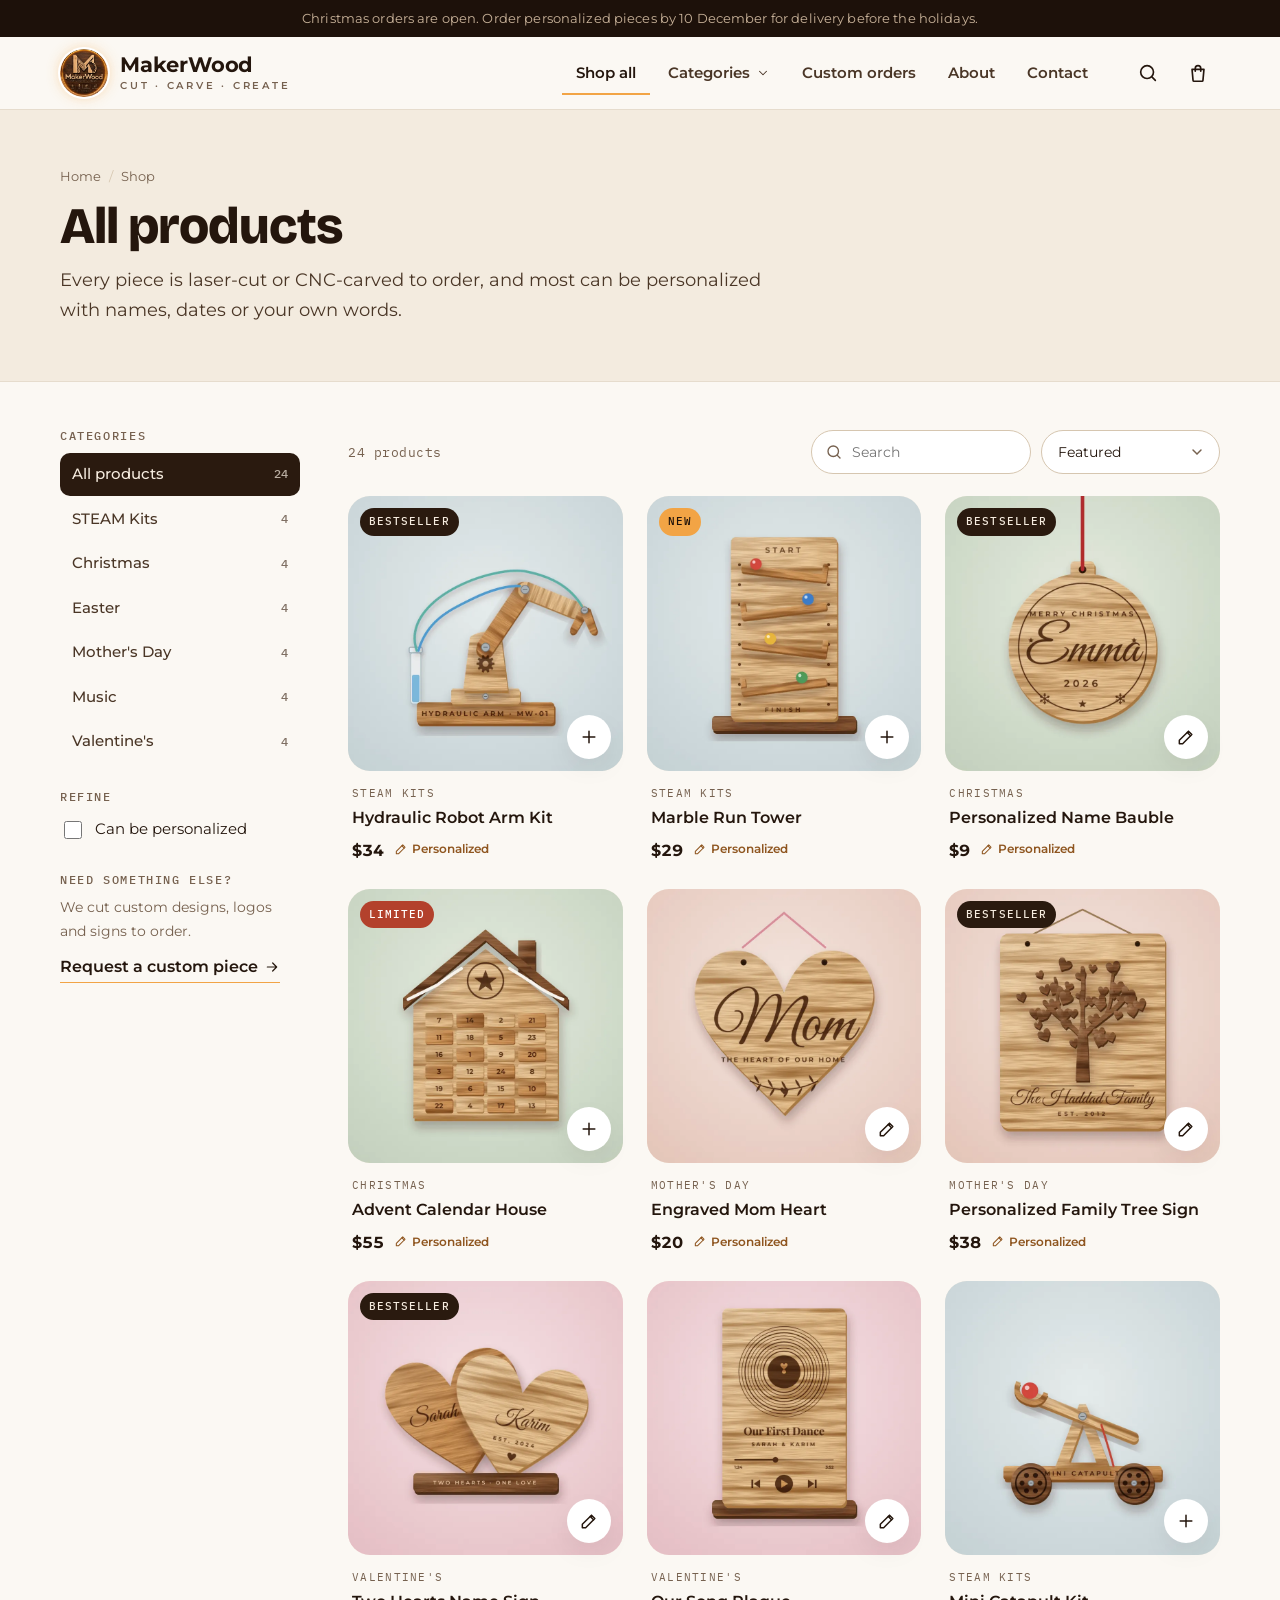
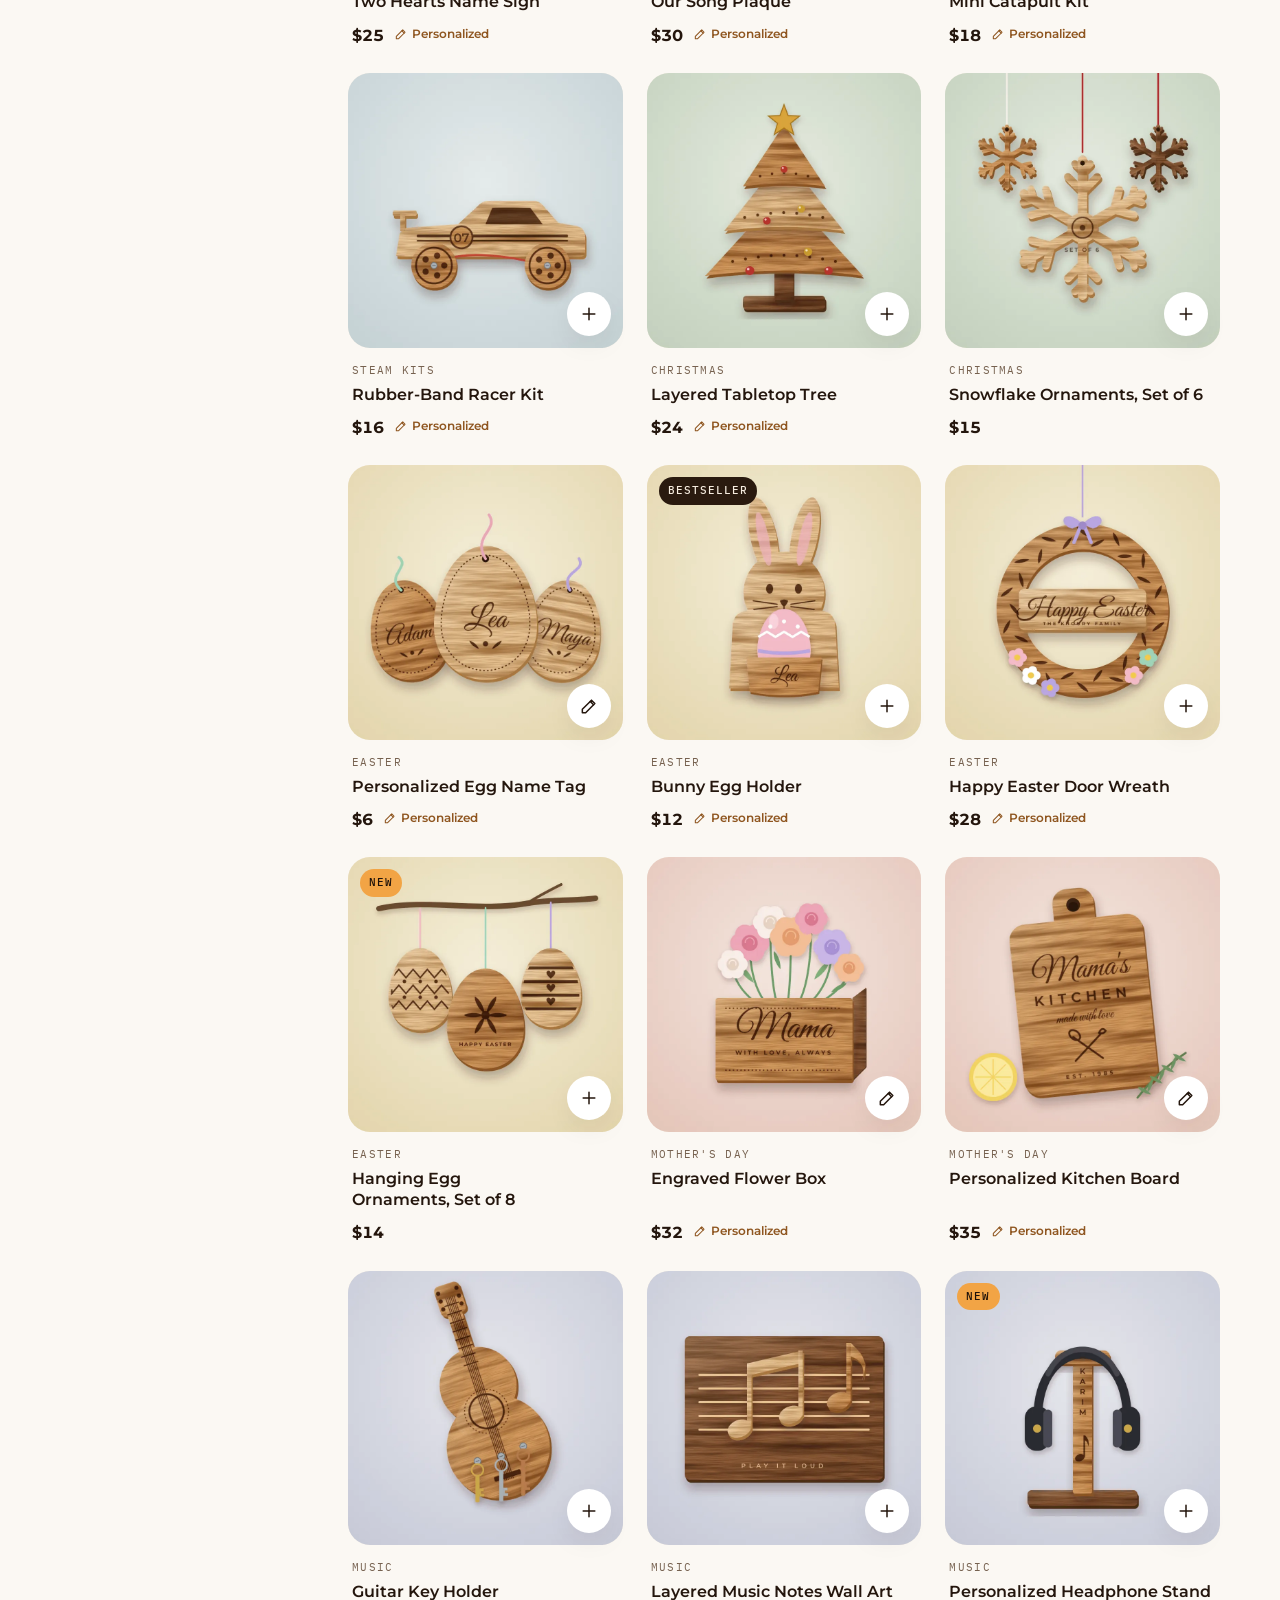
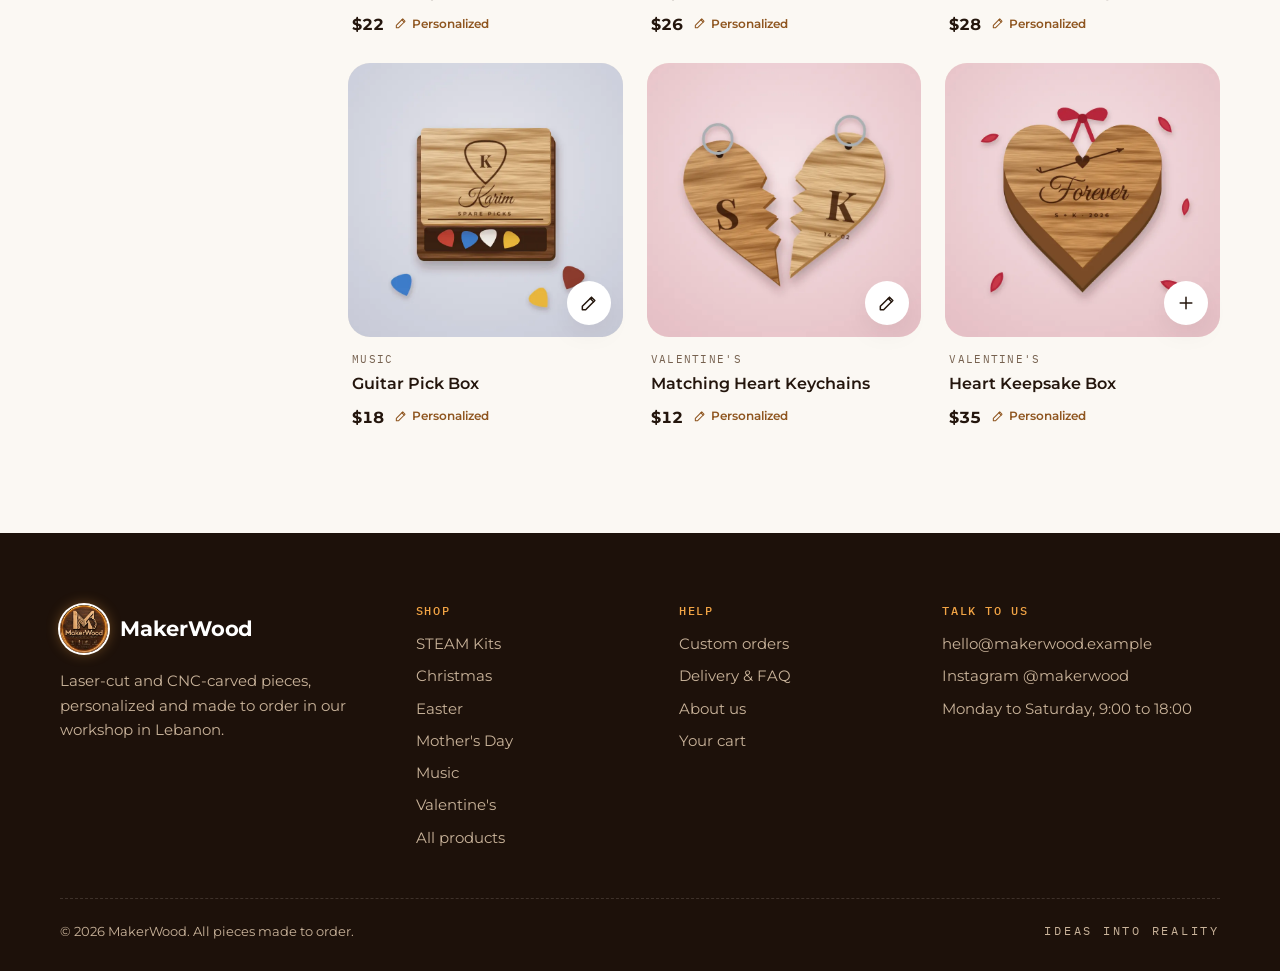
==== shop.html @ 0b6eecc4 "Add MakerWood storefront website Static shop for the MakerWood laser and CNC workshop: - Home page w" ====
<!doctype html>
<html lang="en">
<head>
  <meta charset="utf-8">
  <meta name="viewport" content="width=device-width, initial-scale=1, viewport-fit=cover">
  <title>Shop all products · MakerWood</title>
  <meta name="description" content="Browse laser-cut and CNC-carved pieces by category: STEAM kits, Christmas, Easter, Mother&#39;s Day, Music and Valentine&#39;s.">
  <meta name="theme-color" content="#2a1a0f">
  <link rel="icon" type="image/png" href="assets/img/favicon.png">
  <link rel="apple-touch-icon" href="assets/img/apple-touch-icon.png">
  <meta property="og:type" content="website">
  <meta property="og:title" content="Shop all products · MakerWood">
  <meta property="og:description" content="Browse laser-cut and CNC-carved pieces by category: STEAM kits, Christmas, Easter, Mother&#39;s Day, Music and Valentine&#39;s.">
  <meta property="og:image" content="assets/img/og-image.jpg">
  <link rel="preconnect" href="https://fonts.googleapis.com">
  <link rel="preconnect" href="https://fonts.gstatic.com" crossorigin>
  <link rel="stylesheet" href="https://fonts.googleapis.com/css2?family=Bricolage+Grotesque:opsz,wght@12..96,600..800&family=IBM+Plex+Mono:wght@500&family=Montserrat:wght@400;500;600;700&display=swap">
  <link rel="stylesheet" href="assets/css/styles.css">
</head>
<body>
  <a class="skip-link" href="#main">Skip to content</a>
  <div id="announce"></div>
  <header class="site-header" id="site-header"></header>

  <main id="main" data-page="shop">
    <section class="page-head">
      <div class="wrap">
        <ol class="crumbs" id="shop-crumb"><li><a href="index.html">Home</a></li><li aria-current="page">Shop</li></ol>
        <h1 id="shop-title">All products</h1>
        <p class="lead" id="shop-lead">Every piece is laser-cut or CNC-carved to order, and most can be personalized.</p>
      </div>
    </section>
    <section class="section" style="padding-top:clamp(28px,4vw,48px)">
      <div class="wrap" id="shop"></div>
    </section>
  </main>

  <footer class="site-footer" id="site-footer"></footer>

  <script src="assets/js/config.js"></script>
  <script src="assets/js/products.js"></script>
  <script src="assets/js/app.js"></script>
</body>
</html>
---- assets/css/styles.css ----
/* ==========================================================================
   MakerWood storefront
   Palette taken from the logo: walnut, oak, birch and the amber LED glow.
   ========================================================================== */

:root {
  --walnut-900: #1d110a;
  --walnut-800: #2a1a0f;
  --walnut-700: #3b2618;
  --walnut-600: #5a3a22;
  --oak: #b8773a;
  --oak-deep: #8f5620;
  --birch: #e9d3b0;
  --glow: #f2a445;
  --glow-soft: rgba(242, 164, 69, 0.18);

  --paper: #fbf8f3;
  --surface: #ffffff;
  --sand: #f3ebdf;
  --line: #e6dccd;
  --line-strong: #d6c6b0;
  --ink: #24160d;
  --ink-2: #4a3626;
  --muted: #76614f;
  --on-dark: #f6ecdf;
  --on-dark-muted: #c9b39a;

  --success: #2f7a4b;
  --danger: #b3412c;

  --font-display: 'Bricolage Grotesque', 'Montserrat', 'Segoe UI', system-ui, sans-serif;
  --font-body: 'Montserrat', 'Segoe UI', system-ui, -apple-system, sans-serif;
  --font-mono: 'IBM Plex Mono', ui-monospace, 'SFMono-Regular', Menlo, Consolas, monospace;

  --radius-sm: 8px;
  --radius: 14px;
  --radius-lg: 22px;
  --shadow-sm: 0 1px 2px rgba(42, 26, 15, 0.06), 0 2px 8px rgba(42, 26, 15, 0.05);
  --shadow: 0 10px 30px -12px rgba(42, 26, 15, 0.25);
  --shadow-lg: 0 30px 60px -20px rgba(29, 17, 10, 0.45);

  --wrap: 1240px;
  --gutter: clamp(16px, 4vw, 40px);
  --header-h: 72px;

  color-scheme: light;
}

*,
*::before,
*::after { box-sizing: border-box; }

html { -webkit-text-size-adjust: 100%; scroll-behavior: smooth; }
@media (prefers-reduced-motion: reduce) { html { scroll-behavior: auto; } }

body {
  margin: 0;
  background: var(--paper);
  color: var(--ink);
  font-family: var(--font-body);
  font-size: 16px;
  line-height: 1.65;
  -webkit-font-smoothing: antialiased;
  text-rendering: optimizeLegibility;
}

img { max-width: 100%; display: block; height: auto; }
a { color: inherit; text-decoration-thickness: 1px; text-underline-offset: 3px; }
button, input, select, textarea { font: inherit; color: inherit; }
button { cursor: pointer; }
[hidden] { display: none !important; }

h1, h2, h3, h4 {
  font-family: var(--font-display);
  font-weight: 700;
  line-height: 1.1;
  letter-spacing: -0.02em;
  margin: 0;
  text-wrap: balance;
}
h1 { font-size: clamp(2.2rem, 1.5rem + 3vw, 4rem); font-weight: 800; }
h2 { font-size: clamp(1.75rem, 1.3rem + 1.8vw, 2.75rem); }
h3 { font-size: 1.25rem; letter-spacing: -0.01em; }
p { margin: 0; }

:focus-visible { outline: 3px solid var(--glow); outline-offset: 3px; border-radius: 4px; }

.wrap { width: 100%; max-width: var(--wrap); margin-inline: auto; padding-inline: var(--gutter); }

.skip-link {
  position: absolute; left: 12px; top: -60px; z-index: 100;
  background: var(--walnut-800); color: var(--on-dark); padding: 10px 16px; border-radius: var(--radius-sm);
}
.skip-link:focus { top: 12px; }

.visually-hidden {
  position: absolute !important; width: 1px; height: 1px; padding: 0; margin: -1px;
  overflow: hidden; clip: rect(0, 0, 0, 0); white-space: nowrap; border: 0;
}

/* Labels in the language of the workshop: mono, uppercase, measured */
.eyebrow {
  font-family: var(--font-mono);
  font-size: 0.75rem;
  font-weight: 500;
  text-transform: uppercase;
  letter-spacing: 0.14em;
  color: var(--oak-deep);
  display: inline-flex; align-items: center; gap: 10px;
}
.eyebrow::before {
  content: ""; width: 22px; height: 0; border-top: 2px dashed currentColor; opacity: 0.8;
}
.on-dark .eyebrow, .eyebrow.on-dark { color: var(--glow); }

.lead { font-size: 1.125rem; color: var(--ink-2); max-width: 60ch; }
.muted { color: var(--muted); }

/* ---------- Buttons ---------- */
.btn {
  --btn-bg: var(--walnut-800);
  --btn-fg: var(--on-dark);
  display: inline-flex; align-items: center; justify-content: center; gap: 10px;
  min-height: 48px; padding: 12px 22px;
  border-radius: 999px; border: 1.5px solid transparent;
  background: var(--btn-bg); color: var(--btn-fg);
  font-weight: 600; font-size: 0.95rem; letter-spacing: 0.01em; text-decoration: none;
  transition: transform 0.15s ease, box-shadow 0.2s ease, background-color 0.2s ease, color 0.2s ease;
  white-space: nowrap;
}
.btn:hover { box-shadow: 0 0 0 4px var(--glow-soft), 0 8px 20px -8px rgba(42, 26, 15, 0.5); }
.btn:active { transform: translateY(1px); }
.btn svg { width: 20px; height: 20px; flex: none; }
.btn-glow { --btn-bg: var(--glow); --btn-fg: var(--walnut-900); }
.btn-glow:hover { box-shadow: 0 0 0 5px rgba(242, 164, 69, 0.28), 0 10px 30px -6px rgba(242, 164, 69, 0.6); }
.btn-ghost { --btn-bg: transparent; --btn-fg: var(--ink); border-color: var(--line-strong); }
.btn-ghost:hover { border-color: var(--ink); }
.on-dark .btn-ghost { --btn-fg: var(--on-dark); border-color: rgba(246, 236, 223, 0.35); }
.on-dark .btn-ghost:hover { border-color: var(--on-dark); }
.btn-whatsapp { --btn-bg: #1f7a4d; --btn-fg: #fff; }
.btn-block { width: 100%; }
.btn[disabled] { opacity: 0.5; pointer-events: none; }

.text-link {
  display: inline-flex; align-items: center; gap: 6px;
  font-weight: 600; text-decoration: none; color: var(--ink);
  border-bottom: 1.5px solid var(--glow); padding-bottom: 2px;
}
.text-link:hover { color: var(--oak-deep); }
.text-link svg { width: 16px; height: 16px; transition: transform 0.2s; }
.text-link:hover svg { transform: translateX(3px); }

/* ---------- Announcement + header ---------- */
.announce {
  background: var(--walnut-900); color: var(--on-dark-muted);
  font-size: 0.8rem; text-align: center; padding: 8px var(--gutter); letter-spacing: 0.01em;
}
.announce strong { color: var(--glow); font-weight: 600; }

.site-header {
  position: sticky; top: env(safe-area-inset-top, 0px); z-index: 50;
  background: rgba(251, 248, 243, 0.92);
  backdrop-filter: saturate(1.4) blur(12px);
  -webkit-backdrop-filter: saturate(1.4) blur(12px);
  border-bottom: 1px solid var(--line);
}
.header-inner { display: flex; align-items: center; gap: 24px; min-height: var(--header-h); }

.brand { display: flex; align-items: center; gap: 12px; text-decoration: none; flex: none; }
.brand img { width: 48px; height: 48px; border-radius: 50%; box-shadow: 0 0 0 2px var(--surface), 0 0 14px rgba(242, 164, 69, 0.45); }
.brand-text { display: flex; flex-direction: column; line-height: 1; }
.brand-name { font-family: var(--font-body); font-weight: 700; font-size: 1.3rem; letter-spacing: -0.01em; }
.brand-tag { font-size: 0.62rem; font-weight: 600; letter-spacing: 0.28em; text-transform: uppercase; color: var(--muted); margin-top: 5px; }

.main-nav { display: flex; align-items: center; gap: 4px; margin-left: auto; }
.main-nav > a, .nav-drop > button {
  display: inline-flex; align-items: center; gap: 6px;
  padding: 10px 14px; border-radius: 999px; border: 0; background: none;
  font-size: 0.92rem; font-weight: 600; text-decoration: none; color: var(--ink-2);
}
.main-nav > a:hover, .nav-drop > button:hover, .nav-drop.open > button { background: var(--sand); color: var(--ink); }
.main-nav > a[aria-current="page"] { color: var(--ink); box-shadow: inset 0 -2px 0 var(--glow); border-radius: 0; }
.nav-drop { position: relative; }
.nav-drop > button svg { width: 14px; height: 14px; transition: transform 0.2s; }
.nav-drop.open > button svg { transform: rotate(180deg); }
.mega {
  position: absolute; top: calc(100% + 10px); left: 50%; transform: translateX(-50%);
  width: min(640px, 90vw); background: var(--surface); border: 1px solid var(--line);
  border-radius: var(--radius-lg); box-shadow: var(--shadow-lg); padding: 14px;
  display: grid; grid-template-columns: repeat(2, 1fr); gap: 4px;
}
.mega a { display: flex; gap: 14px; align-items: center; padding: 10px; border-radius: var(--radius); text-decoration: none; }
.mega a:hover { background: var(--sand); }
.mega img { width: 56px; height: 56px; border-radius: 10px; object-fit: cover; flex: none; }
.mega strong { display: block; font-size: 0.95rem; }
.mega span { display: block; font-size: 0.8rem; color: var(--muted); line-height: 1.35; }
.mega .mega-all { grid-column: 1 / -1; justify-content: center; font-weight: 600; font-size: 0.9rem; border-top: 1px dashed var(--line-strong); border-radius: 0 0 var(--radius) var(--radius); margin-top: 4px; }

.header-actions { display: flex; align-items: center; gap: 6px; }
.icon-btn {
  position: relative; width: 44px; height: 44px; display: inline-grid; place-items: center;
  border-radius: 50%; border: 0; background: none; color: var(--ink);
}
.icon-btn:hover { background: var(--sand); }
.icon-btn svg { width: 22px; height: 22px; }
.cart-count {
  position: absolute; top: 3px; right: 1px; min-width: 20px; height: 20px; padding: 0 5px;
  border-radius: 999px; background: var(--glow); color: var(--walnut-900);
  font-size: 0.7rem; font-weight: 700; display: grid; place-items: center;
  font-variant-numeric: tabular-nums; box-shadow: 0 0 0 2px var(--paper);
}
.cart-count.bump { animation: bump 0.4s ease; }
@keyframes bump { 40% { transform: scale(1.35); } }
.menu-btn { display: none; }

@media (max-width: 960px) {
  .main-nav { display: none; }
  .menu-btn { display: inline-grid; }
  .header-actions { margin-left: auto; }
  .brand-tag { display: none; }
}
@media (max-width: 420px) {
  .brand img { width: 40px; height: 40px; }
  .brand-name { font-size: 1.12rem; }
  .header-inner { gap: 10px; }
}

/* ---------- Drawers (mobile menu, cart) + overlay ---------- */
.overlay {
  position: fixed; inset: 0; z-index: 80; background: rgba(29, 17, 10, 0.5);
  opacity: 0; pointer-events: none; transition: opacity 0.25s;
}
.overlay.show { opacity: 1; pointer-events: auto; }
.drawer {
  position: fixed; top: 0; bottom: 0; z-index: 90; width: min(420px, 100%);
  background: var(--paper); display: flex; flex-direction: column;
  box-shadow: var(--shadow-lg); visibility: hidden;
  transition: transform 0.3s cubic-bezier(0.2, 0.8, 0.2, 1), visibility 0s linear 0.3s;
  padding-top: env(safe-area-inset-top, 0px); padding-bottom: env(safe-area-inset-bottom, 0px);
}
.drawer-right { right: 0; transform: translateX(105%); }
.drawer-left { left: 0; transform: translateX(-105%); }
.drawer.open, .search-panel.open { transform: none; visibility: visible; transition-delay: 0s; }
.drawer-head { display: flex; align-items: center; justify-content: space-between; padding: 16px 20px; border-bottom: 1px solid var(--line); }
.drawer-head h2 { font-size: 1.25rem; }
.drawer-body { flex: 1; overflow-y: auto; padding: 16px 20px; }
.drawer-foot { border-top: 1px solid var(--line); padding: 16px 20px; display: grid; gap: 10px; background: var(--surface); }
@media (prefers-reduced-motion: reduce) { .drawer, .overlay { transition: none; } }

.mobile-nav { display: grid; gap: 2px; }
.mobile-nav a { display: flex; align-items: center; gap: 14px; padding: 10px 8px; border-radius: var(--radius); text-decoration: none; font-weight: 600; }
.mobile-nav a:hover { background: var(--sand); }
.mobile-nav img { width: 44px; height: 44px; border-radius: 10px; object-fit: cover; }
.mobile-nav .group-label { margin: 18px 8px 6px; }

.mini-line { display: grid; grid-template-columns: 64px 1fr auto; gap: 12px; padding: 12px 0; border-bottom: 1px solid var(--line); align-items: start; }
.mini-line img { width: 64px; height: 64px; border-radius: 10px; object-fit: cover; }
.mini-line h3 { font-family: var(--font-body); font-size: 0.9rem; font-weight: 600; letter-spacing: 0; }
.mini-line .meta { font-size: 0.78rem; color: var(--muted); line-height: 1.4; }
.mini-line .price { font-weight: 600; font-size: 0.9rem; font-variant-numeric: tabular-nums; }
.drawer-total { display: flex; justify-content: space-between; font-weight: 700; font-size: 1.05rem; }

/* ---------- Search panel ---------- */
.search-panel {
  position: fixed; left: 0; right: 0; top: 0; z-index: 90; background: var(--paper);
  padding: calc(18px + env(safe-area-inset-top, 0px)) 0 22px; box-shadow: var(--shadow-lg);
  transform: translateY(-105%); visibility: hidden;
  transition: transform 0.3s cubic-bezier(0.2, 0.8, 0.2, 1), visibility 0s linear 0.3s;
}
.search-row { display: flex; gap: 10px; align-items: center; }
.search-row input {
  flex: 1; min-width: 0; height: 56px; border-radius: 999px; border: 1.5px solid var(--line-strong);
  background: var(--surface); padding: 0 22px; font-size: 1.05rem;
}
.search-row input:focus { outline: none; border-color: var(--oak); box-shadow: 0 0 0 4px var(--glow-soft); }
.search-results { display: grid; grid-template-columns: repeat(auto-fill, minmax(220px, 1fr)); gap: 10px; margin-top: 16px; }
.search-results a { display: flex; gap: 12px; align-items: center; text-decoration: none; padding: 8px; border-radius: var(--radius); }
.search-results a:hover { background: var(--sand); }
.search-results img { width: 52px; height: 52px; border-radius: 10px; }
.search-results strong { display: block; font-size: 0.9rem; line-height: 1.3; }
.search-results span { font-size: 0.8rem; color: var(--muted); }

/* ---------- Hero ---------- */
.hero {
  position: relative; overflow: hidden;
  background:
    radial-gradient(60% 80% at 78% 45%, rgba(242, 164, 69, 0.16), transparent 60%),
    radial-gradient(90% 70% at 10% 100%, rgba(90, 58, 34, 0.55), transparent 70%),
    var(--walnut-800);
  color: var(--on-dark);
}
.hero::before {
  /* faint wood grain */
  content: ""; position: absolute; inset: 0; opacity: 0.35; pointer-events: none;
  background: repeating-linear-gradient(176deg, transparent 0 22px, rgba(0, 0, 0, 0.12) 22px 23px, transparent 23px 57px, rgba(255, 255, 255, 0.03) 57px 58px);
}
.hero-inner {
  position: relative; display: grid; grid-template-columns: 1.05fr 0.95fr; gap: clamp(24px, 5vw, 72px);
  align-items: center; padding-block: clamp(48px, 8vw, 104px);
}
.hero h1 { color: #fff; margin-top: 18px; }
.hero h1 em { font-style: normal; color: var(--glow); }
.hero .lead { color: var(--on-dark-muted); margin-top: 20px; }
.hero-actions { display: flex; flex-wrap: wrap; gap: 12px; margin-top: 32px; }
.hero-facts {
  display: flex; flex-wrap: wrap; gap: 10px 28px; margin-top: 40px; padding-top: 24px;
  border-top: 1px dashed rgba(246, 236, 223, 0.2);
  font-family: var(--font-mono); font-size: 0.78rem; letter-spacing: 0.06em; text-transform: uppercase; color: var(--on-dark-muted);
}
.hero-facts b { color: var(--on-dark); font-weight: 500; }

.hero-sign { position: relative; justify-self: center; width: min(460px, 100%); aspect-ratio: 1; max-width: 100%; }
.hero-sign img {
  position: absolute; inset: 7%; width: 86%; height: 86%; border-radius: 50%;
  box-shadow: 0 0 60px rgba(242, 164, 69, 0.35), 0 30px 60px -20px rgba(0, 0, 0, 0.7);
}
.laser-ring { position: absolute; inset: 0; width: 100%; height: 100%; overflow: visible; }
.laser-ring .kerf { fill: none; stroke: rgba(242, 164, 69, 0.4); stroke-width: 0.25; stroke-dasharray: 0.8 1.6; }
.laser-ring .cut {
  fill: none; stroke: var(--glow); stroke-width: 0.45; stroke-linecap: round;
  filter: drop-shadow(0 0 6px rgba(242, 164, 69, 0.9));
  stroke-dasharray: 1; stroke-dashoffset: 0;
}
.laser-head { position: absolute; inset: 0; pointer-events: none; }
.laser-head::after {
  content: ""; position: absolute; left: 50%; top: 1%; width: 12px; height: 12px; margin: -6px 0 0 -6px;
  border-radius: 50%; background: #fff6e6; box-shadow: 0 0 8px 3px var(--glow), 0 0 24px 8px rgba(242, 164, 69, 0.6);
  opacity: 0;
}
@media (prefers-reduced-motion: no-preference) {
  .laser-ring .cut { stroke-dasharray: 1; stroke-dashoffset: 1; animation: cut 2.6s cubic-bezier(0.55, 0.1, 0.35, 1) 0.3s forwards; }
  .laser-head { animation: travel 2.6s cubic-bezier(0.55, 0.1, 0.35, 1) 0.3s forwards; }
  .laser-head::after { animation: spark 2.9s linear forwards; }
}
@keyframes cut { to { stroke-dashoffset: 0; } }
@keyframes travel { from { transform: rotate(0deg); } to { transform: rotate(360deg); } }
@keyframes spark { 0%, 8% { opacity: 0; } 12%, 92% { opacity: 1; } 100% { opacity: 0; } }

@media (max-width: 860px) {
  .hero-inner { grid-template-columns: 1fr; }
  .hero-sign { order: -1; width: min(300px, 78vw); }
}

/* ---------- Services strip (the four icons from the sign) ---------- */
.services { background: var(--walnut-900); color: var(--on-dark); }
.services-grid { display: grid; grid-template-columns: repeat(4, 1fr); }
.service { display: flex; gap: 14px; align-items: center; padding: 22px 18px; border-left: 1px solid rgba(246, 236, 223, 0.1); }
.service:first-child { border-left: 0; padding-left: 0; }
.service svg { width: 34px; height: 34px; color: var(--glow); flex: none; }
.service strong { display: block; font-size: 0.8rem; letter-spacing: 0.14em; text-transform: uppercase; }
.service span { display: block; font-size: 0.82rem; color: var(--on-dark-muted); line-height: 1.4; }
@media (max-width: 860px) {
  .services-grid { grid-template-columns: repeat(2, 1fr); }
  .service { padding: 16px 12px; border-left: 0; }
  .service:first-child { padding-left: 12px; }
}
@media (max-width: 420px) {
  .service { flex-direction: column; align-items: flex-start; gap: 8px; }
}

/* ---------- Sections ---------- */
.section { padding-block: clamp(56px, 8vw, 104px); }
.section-sand { background: var(--sand); }
.section-dark { background: var(--walnut-800); color: var(--on-dark); }
.section-head { display: flex; align-items: end; justify-content: space-between; gap: 24px; flex-wrap: wrap; margin-bottom: clamp(28px, 4vw, 44px); }
.section-head h2 { margin-top: 12px; }
.section-head p { margin-top: 12px; color: var(--muted); max-width: 52ch; }

/* ---------- Category tiles ---------- */
.cat-grid { display: grid; grid-template-columns: repeat(3, 1fr); gap: clamp(12px, 2vw, 22px); }
.cat-tile {
  position: relative; display: block; border-radius: var(--radius-lg); overflow: hidden; text-decoration: none;
  aspect-ratio: 4 / 3.4; max-width: 100%; isolation: isolate; background: var(--sand);
}
.cat-tile img { position: absolute; inset: 0; width: 100%; height: 100%; object-fit: cover; transition: transform 0.6s cubic-bezier(0.2, 0.8, 0.2, 1); }
.cat-tile::after {
  content: ""; position: absolute; inset: 0; z-index: 1;
  background: linear-gradient(180deg, transparent 45%, rgba(29, 17, 10, 0.78) 100%);
}
.cat-tile .cat-info { position: absolute; left: 0; right: 0; bottom: 0; z-index: 2; padding: 20px 22px; color: #fff; display: flex; align-items: end; justify-content: space-between; gap: 12px; }
.cat-tile h3 { font-size: clamp(1.25rem, 1rem + 1vw, 1.65rem); }
.cat-tile p { font-size: 0.85rem; color: rgba(255, 255, 255, 0.8); margin-top: 4px; line-height: 1.4; }
.cat-tile .cat-note {
  position: absolute; top: 14px; left: 14px; z-index: 2;
  font-family: var(--font-mono); font-size: 0.68rem; letter-spacing: 0.1em; text-transform: uppercase;
  background: rgba(251, 248, 243, 0.92); color: var(--ink); padding: 6px 10px; border-radius: 999px;
}
.cat-tile .arrow {
  flex: none; width: 42px; height: 42px; border-radius: 50%; display: grid; place-items: center;
  background: var(--glow); color: var(--walnut-900); transition: transform 0.3s;
}
.cat-tile .arrow svg { width: 18px; height: 18px; }
.cat-tile:hover img { transform: scale(1.05); }
.cat-tile:hover .arrow { transform: rotate(-45deg); }
@media (max-width: 860px) { .cat-grid { grid-template-columns: repeat(2, 1fr); } }
@media (max-width: 520px) {
  .cat-grid { grid-template-columns: 1fr; }
  .cat-tile { aspect-ratio: 16 / 10; }
}

/* ---------- Product cards ---------- */
.product-grid { display: grid; grid-template-columns: repeat(4, 1fr); gap: clamp(14px, 2vw, 24px); }
.product-grid.cols-3 { grid-template-columns: repeat(3, 1fr); }
@media (max-width: 1080px) { .product-grid, .product-grid.cols-3 { grid-template-columns: repeat(3, 1fr); } }
@media (max-width: 780px) { .product-grid, .product-grid.cols-3 { grid-template-columns: repeat(2, 1fr); } }
@media (max-width: 360px) { .product-grid, .product-grid.cols-3 { grid-template-columns: 1fr; } }

.card { position: relative; display: flex; flex-direction: column; min-width: 0; }
.card-media {
  position: relative; display: block; aspect-ratio: 1; max-width: 100%; border-radius: var(--radius-lg); overflow: hidden; background: var(--sand);
}
.card-media img { position: absolute; inset: 0; width: 100%; height: 100%; object-fit: cover; transition: opacity 0.45s ease, transform 0.6s cubic-bezier(0.2, 0.8, 0.2, 1); }
.card-media img.alt { opacity: 0; }
@media (hover: hover) {
  .card:hover .card-media img.alt { opacity: 1; }
  .card:hover .card-media img { transform: scale(1.03); }
}
.badge {
  position: absolute; top: 12px; left: 12px; z-index: 2;
  font-family: var(--font-mono); font-size: 0.66rem; font-weight: 500; letter-spacing: 0.1em; text-transform: uppercase;
  padding: 5px 9px; border-radius: 999px; background: var(--walnut-800); color: var(--on-dark);
}
.badge[data-kind="new"] { background: var(--glow); color: var(--walnut-900); }
.badge[data-kind="limited"] { background: var(--danger); color: #fff; }
.quick-add {
  /* sits on the photo's bottom-right corner: the photo is square, so 100% of the card width is its height */
  position: absolute; right: 12px; top: 0; margin-top: calc(100% - 56px); z-index: 2;
  width: 44px; height: 44px; border-radius: 50%; border: 0; display: grid; place-items: center;
  background: var(--surface); color: var(--ink); box-shadow: var(--shadow);
  transition: transform 0.2s, background-color 0.2s;
}
.quick-add svg { width: 20px; height: 20px; }
.quick-add:hover { background: var(--glow); transform: scale(1.06); }
.card-body { padding: 14px 4px 0; display: flex; flex-direction: column; gap: 4px; flex: 1; }
.card-cat { font-family: var(--font-mono); font-size: 0.68rem; letter-spacing: 0.12em; text-transform: uppercase; color: var(--muted); }
.card-title { font-family: var(--font-body); font-size: 0.98rem; font-weight: 600; letter-spacing: 0; line-height: 1.35; }
.card-title a { text-decoration: none; }
.card-title a::after { content: ""; position: absolute; inset: 0; z-index: 1; }
.card-foot { display: flex; align-items: baseline; gap: 10px; margin-top: auto; padding-top: 6px; flex-wrap: wrap; }
.price { font-weight: 700; font-variant-numeric: tabular-nums; }
.price-old { color: var(--muted); text-decoration: line-through; font-size: 0.9em; font-weight: 500; }
.card-perso { font-size: 0.75rem; color: var(--oak-deep); font-weight: 600; display: inline-flex; align-items: center; gap: 4px; }
.card-perso svg { width: 14px; height: 14px; }
.card .quick-add, .card .badge { z-index: 3; }

/* ---------- Process ---------- */
.steps { display: grid; grid-template-columns: repeat(4, 1fr); gap: 0; position: relative; list-style: none; margin: 0; padding: 0; }
.step { position: relative; padding: 0 24px 0 0; }
.step-num {
  display: flex; align-items: center; gap: 12px; margin-bottom: 18px;
  font-family: var(--font-mono); font-size: 0.8rem; color: var(--glow); letter-spacing: 0.1em;
}
.step-num::after { content: ""; flex: 1; border-top: 2px dashed rgba(242, 164, 69, 0.35); }
.step:last-child .step-num::after { border-top-color: transparent; }
.step-num span {
  width: 44px; height: 44px; border-radius: 50%; display: grid; place-items: center; flex: none;
  border: 1.5px solid rgba(242, 164, 69, 0.5); background: rgba(242, 164, 69, 0.08); font-size: 0.95rem; color: var(--glow);
}
.step h3 { color: #fff; font-size: 1.15rem; }
.step p { color: var(--on-dark-muted); font-size: 0.92rem; margin-top: 8px; }
@media (max-width: 860px) {
  .steps { grid-template-columns: 1fr 1fr; gap: 32px 0; }
  .step:nth-child(2) .step-num::after { border-top-color: transparent; }
}
@media (max-width: 520px) {
  .steps { grid-template-columns: 1fr; }
  .step .step-num::after { border-top-color: transparent; }
}

/* ---------- Feature split (custom orders, seasonal) ---------- */
.split { display: grid; grid-template-columns: 1fr 1fr; gap: clamp(28px, 5vw, 72px); align-items: center; }
.split-media { position: relative; border-radius: var(--radius-lg); overflow: hidden; aspect-ratio: 4 / 3.2; max-width: 100%; }
.split-media img { width: 100%; height: 100%; object-fit: cover; }
.split-media .tag {
  position: absolute; left: 16px; bottom: 16px; font-family: var(--font-mono); font-size: 0.72rem; letter-spacing: 0.08em;
  background: rgba(29, 17, 10, 0.78); color: var(--on-dark); padding: 8px 12px; border-radius: 999px; text-transform: uppercase;
}
.split h2 { margin-top: 14px; }
.split .lead { margin-top: 16px; }
.split-actions { display: flex; flex-wrap: wrap; gap: 12px; margin-top: 28px; }
.ticks { list-style: none; padding: 0; margin: 24px 0 0; display: grid; gap: 10px; }
.ticks li { display: flex; gap: 12px; align-items: flex-start; }
.ticks svg { width: 20px; height: 20px; color: var(--oak); flex: none; margin-top: 3px; }
@media (max-width: 860px) { .split { grid-template-columns: 1fr; } }

.seasonal {
  position: relative; overflow: hidden; border-radius: var(--radius-lg);
  background: linear-gradient(120deg, #22331f, #2f4429 60%, #3a2515);
  color: var(--on-dark); display: grid; grid-template-columns: 1.1fr 0.9fr; align-items: center;
}
.seasonal-copy { padding: clamp(28px, 5vw, 64px); }
.seasonal-copy h2 { color: #fff; margin-top: 14px; }
.seasonal-copy p { color: rgba(246, 236, 223, 0.82); margin-top: 14px; max-width: 46ch; }
.seasonal-imgs { display: grid; grid-template-columns: 1fr 1fr; gap: 10px; padding: 18px; }
.seasonal-imgs a { display: block; border-radius: var(--radius); overflow: hidden; }
.seasonal-imgs a:first-child { grid-row: span 2; }
.seasonal-imgs img { width: 100%; height: 100%; aspect-ratio: 1; object-fit: cover; transition: transform 0.5s; }
.seasonal-imgs a:first-child img { aspect-ratio: auto; }
.seasonal-imgs a:hover img { transform: scale(1.04); }
@media (max-width: 860px) { .seasonal { grid-template-columns: 1fr; } .seasonal-imgs { padding-top: 0; } }

/* ---------- Page header (inner pages) ---------- */
.page-head { background: var(--sand); border-bottom: 1px solid var(--line); padding-block: clamp(32px, 5vw, 56px); }
.page-head h1 { font-size: clamp(2rem, 1.4rem + 2.4vw, 3.2rem); margin-top: 10px; }
.page-head .lead { margin-top: 12px; }
.crumbs { display: flex; flex-wrap: wrap; gap: 8px; font-size: 0.82rem; color: var(--muted); list-style: none; padding: 0; margin: 0; }
.crumbs li + li::before { content: "/"; margin-right: 8px; color: var(--line-strong); }
.crumbs a { text-decoration: none; }
.crumbs a:hover { color: var(--ink); text-decoration: underline; }

/* ---------- Shop ---------- */
.shop-layout { display: grid; grid-template-columns: 240px 1fr; gap: clamp(24px, 4vw, 48px); align-items: start; }
.shop-layout > * { min-width: 0; }
.filters { position: sticky; top: calc(var(--header-h) + 24px); display: grid; gap: 28px; }
.filter-group h2 { font-family: var(--font-mono); font-size: 0.72rem; font-weight: 500; letter-spacing: 0.14em; text-transform: uppercase; color: var(--muted); margin-bottom: 10px; }
.cat-list { list-style: none; margin: 0; padding: 0; display: grid; gap: 2px; }
.cat-list button {
  width: 100%; display: flex; justify-content: space-between; align-items: center; gap: 8px; text-align: left;
  padding: 9px 12px; border-radius: 10px; border: 0; background: none; font-weight: 500; font-size: 0.93rem; color: var(--ink-2);
}
.cat-list button:hover { background: var(--sand); }
.cat-list button[aria-pressed="true"] { background: var(--walnut-800); color: var(--on-dark); }
.cat-list .count { font-family: var(--font-mono); font-size: 0.75rem; opacity: 0.7; font-variant-numeric: tabular-nums; }
.filter-check { display: flex; gap: 10px; align-items: center; font-size: 0.92rem; padding: 4px 0; cursor: pointer; }
.filter-check input { width: 18px; height: 18px; accent-color: var(--walnut-800); }

.chips { display: none; gap: 8px; overflow-x: auto; padding-bottom: 6px; margin-bottom: 18px; scrollbar-width: none; }
.chips::-webkit-scrollbar { display: none; }
.chips button {
  flex: none; padding: 9px 16px; border-radius: 999px; border: 1.5px solid var(--line-strong); background: var(--surface);
  font-weight: 600; font-size: 0.85rem; white-space: nowrap;
}
.chips button[aria-pressed="true"] { background: var(--walnut-800); border-color: var(--walnut-800); color: var(--on-dark); }

.toolbar { display: flex; flex-wrap: wrap; gap: 12px; align-items: center; justify-content: space-between; margin-bottom: 22px; }
.toolbar .result-count { font-family: var(--font-mono); font-size: 0.8rem; color: var(--muted); letter-spacing: 0.04em; }
.toolbar-controls { display: flex; gap: 10px; flex-wrap: wrap; align-items: center; }
.field-inline { position: relative; display: flex; align-items: center; }
.field-inline svg { position: absolute; left: 14px; width: 18px; height: 18px; color: var(--muted); pointer-events: none; }
.field-inline input, .select {
  height: 44px; border-radius: 999px; border: 1.5px solid var(--line-strong); background: var(--surface); padding: 0 16px;
  font-size: 0.9rem; min-width: 0;
}
.field-inline input { padding-left: 40px; width: 220px; max-width: 100%; }
.select { appearance: none; padding-right: 38px; background-image: url("data:image/svg+xml,%3Csvg xmlns='http://www.w3.org/2000/svg' viewBox='0 0 24 24' fill='none' stroke='%2376614f' stroke-width='2.2' stroke-linecap='round'%3E%3Cpath d='m6 9 6 6 6-6'/%3E%3C/svg%3E"); background-repeat: no-repeat; background-position: right 14px center; background-size: 16px; }
.field-inline input:focus, .select:focus { outline: none; border-color: var(--oak); box-shadow: 0 0 0 4px var(--glow-soft); }

.empty { text-align: center; padding: 64px 20px; border: 1.5px dashed var(--line-strong); border-radius: var(--radius-lg); }
.empty h2 { font-size: 1.5rem; }
.empty p { color: var(--muted); margin: 10px auto 22px; max-width: 42ch; }

@media (max-width: 900px) {
  .shop-layout { grid-template-columns: 1fr; }
  .filters { display: none; }
  .chips { display: flex; }
  .toolbar-controls { width: 100%; }
  .field-inline { flex: 1; }
  .field-inline input { width: 100%; }
}

/* ---------- Product page ---------- */
.product-layout { display: grid; grid-template-columns: 1.1fr 0.9fr; gap: clamp(28px, 5vw, 64px); align-items: start; padding-block: clamp(24px, 4vw, 48px) clamp(48px, 6vw, 80px); }
.gallery { position: sticky; top: calc(var(--header-h) + 20px); display: grid; grid-template-columns: 84px 1fr; gap: 14px; }
.gallery-main { position: relative; border-radius: var(--radius-lg); overflow: hidden; aspect-ratio: 1; max-width: 100%; background: var(--sand); grid-column: 2; grid-row: 1; }
.gallery-main img { width: 100%; height: 100%; object-fit: cover; }
.thumbs { display: flex; flex-direction: column; gap: 10px; grid-column: 1; grid-row: 1; }
.thumbs button { padding: 0; border: 2px solid transparent; border-radius: 12px; overflow: hidden; background: none; aspect-ratio: 1; }
.thumbs button[aria-current="true"] { border-color: var(--walnut-800); }
.thumbs img { width: 100%; height: 100%; object-fit: cover; }
@media (max-width: 900px) {
  .product-layout { grid-template-columns: 1fr; }
  .gallery { position: static; grid-template-columns: 1fr; }
  .gallery-main { grid-column: 1; }
  .thumbs { flex-direction: row; grid-row: 2; }
  .thumbs button { width: 72px; }
}

.buy h1 { font-size: clamp(1.9rem, 1.4rem + 1.8vw, 2.7rem); margin-top: 10px; }
.buy .price-row { display: flex; align-items: baseline; gap: 12px; margin-top: 14px; font-size: 1.5rem; }
.buy .price-row .price-old { font-size: 1.05rem; }
.buy .summary { margin-top: 14px; color: var(--ink-2); font-size: 1.02rem; }
.buy form { margin-top: 26px; display: grid; gap: 22px; padding-top: 24px; border-top: 1px dashed var(--line-strong); }
.opt-group { border: 0; padding: 0; margin: 0; min-width: 0; }
.opt-group legend, .field label, .field .label {
  display: block; font-weight: 600; font-size: 0.88rem; margin-bottom: 10px; padding: 0;
}
.opt-group legend .chosen { font-weight: 500; color: var(--muted); }
.swatches { display: flex; flex-wrap: wrap; gap: 8px; }
.swatch { position: relative; }
.swatch input { position: absolute; opacity: 0; inset: 0; margin: 0; cursor: pointer; }
.swatch span {
  display: inline-flex; align-items: center; gap: 6px; padding: 10px 16px; border-radius: 12px; border: 1.5px solid var(--line-strong);
  background: var(--surface); font-size: 0.9rem; font-weight: 500; transition: border-color 0.15s, box-shadow 0.15s;
}
.swatch span small { color: var(--muted); font-size: 0.8rem; }
.swatch input:checked + span { border-color: var(--walnut-800); box-shadow: inset 0 0 0 1px var(--walnut-800); }
.swatch input:focus-visible + span { outline: 3px solid var(--glow); outline-offset: 2px; }

.field { display: grid; gap: 0; min-width: 0; }
.field input, .field textarea, .field select {
  width: 100%; border: 1.5px solid var(--line-strong); border-radius: 12px; background: var(--surface);
  padding: 12px 14px; font-size: 0.98rem; min-height: 48px;
}
.field textarea { min-height: 110px; resize: vertical; }
.field input:focus, .field textarea:focus, .field select:focus { outline: none; border-color: var(--oak); box-shadow: 0 0 0 4px var(--glow-soft); }
.field .hint { display: flex; justify-content: space-between; gap: 12px; font-size: 0.8rem; color: var(--muted); margin-top: 6px; }
.field .hint .counter { font-family: var(--font-mono); font-variant-numeric: tabular-nums; }
.field input:user-invalid, .field textarea:user-invalid, .field select:user-invalid { border-color: var(--danger); }
.req { color: var(--danger); }

.engrave-preview {
  margin-top: 10px; border-radius: 12px; padding: 14px 16px; min-height: 58px;
  background:
    repeating-linear-gradient(178deg, transparent 0 9px, rgba(120, 74, 34, 0.07) 9px 10px, transparent 10px 23px),
    linear-gradient(135deg, #ecd2a8, #deb888);
  color: #4a2711; font-family: var(--font-display); font-weight: 700; font-size: 1.35rem; text-align: center;
  display: grid; place-items: center; word-break: break-word; line-height: 1.2; text-shadow: 0 1px 0 rgba(255, 255, 255, 0.35);
}
.engrave-preview:empty::before { content: attr(data-empty); font-family: var(--font-body); font-weight: 500; font-size: 0.85rem; color: rgba(74, 39, 17, 0.6); }

.buy-row { display: flex; gap: 12px; align-items: stretch; flex-wrap: wrap; }
.buy-row .btn { flex: 1; min-width: 180px; }
.qty { display: inline-flex; align-items: center; border: 1.5px solid var(--line-strong); border-radius: 999px; background: var(--surface); height: 48px; }
.qty button { width: 44px; height: 100%; border: 0; background: none; display: grid; place-items: center; border-radius: 999px; }
.qty button:hover { background: var(--sand); }
.qty button svg { width: 16px; height: 16px; }
.qty input { width: 40px; text-align: center; border: 0; background: none; font-weight: 600; font-variant-numeric: tabular-nums; -moz-appearance: textfield; appearance: textfield; }
.qty input::-webkit-outer-spin-button, .qty input::-webkit-inner-spin-button { -webkit-appearance: none; margin: 0; }
.qty.sm { height: 38px; }
.qty.sm button { width: 34px; }
.qty.sm input { width: 30px; font-size: 0.9rem; }

.assurances { list-style: none; padding: 0; margin: 26px 0 0; display: grid; gap: 12px; }
.assurances li { display: flex; gap: 12px; align-items: flex-start; font-size: 0.9rem; color: var(--ink-2); }
.assurances svg { width: 22px; height: 22px; color: var(--oak); flex: none; }
.assurances b { color: var(--ink); font-weight: 600; }

.accordion { margin-top: 30px; border-top: 1px solid var(--line); }
.accordion details { border-bottom: 1px solid var(--line); }
.accordion summary {
  list-style: none; cursor: pointer; display: flex; justify-content: space-between; align-items: center;
  padding: 18px 0; font-weight: 600;
}
.accordion summary::-webkit-details-marker { display: none; }
.accordion summary svg { width: 18px; height: 18px; transition: transform 0.2s; }
.accordion details[open] summary svg { transform: rotate(45deg); }
.accordion .acc-body { padding: 0 0 20px; color: var(--ink-2); display: grid; gap: 12px; font-size: 0.95rem; }

.spec-table { width: 100%; border-collapse: collapse; font-size: 0.9rem; }
.spec-table th, .spec-table td { text-align: left; padding: 10px 0; border-bottom: 1px dashed var(--line); vertical-align: top; }
.spec-table th { font-family: var(--font-mono); font-weight: 500; font-size: 0.72rem; text-transform: uppercase; letter-spacing: 0.1em; color: var(--muted); width: 40%; padding-right: 16px; }
.spec-table tr:last-child th, .spec-table tr:last-child td { border-bottom: 0; }

/* ---------- Cart page ---------- */
.cart-layout { display: grid; grid-template-columns: 1.3fr 1fr; gap: clamp(24px, 4vw, 56px); align-items: start; padding-block: clamp(28px, 4vw, 48px) clamp(48px, 6vw, 88px); }
.cart-lines { display: grid; }
.cart-line { display: grid; grid-template-columns: 110px 1fr auto; gap: 18px; padding: 20px 0; border-bottom: 1px solid var(--line); }
.cart-line:first-child { padding-top: 0; }
.cart-line img { width: 110px; height: 110px; border-radius: var(--radius); object-fit: cover; }
.cart-line h3 { font-family: var(--font-body); font-size: 1rem; font-weight: 600; letter-spacing: 0; }
.cart-line h3 a { text-decoration: none; }
.cart-line h3 a:hover { text-decoration: underline; }
.cart-line .meta { font-size: 0.85rem; color: var(--muted); margin-top: 4px; display: grid; gap: 2px; }
.cart-line .meta q { color: var(--ink-2); font-style: italic; }
.cart-line .line-actions { display: flex; align-items: center; gap: 14px; margin-top: 12px; flex-wrap: wrap; }
.cart-line .line-total { font-weight: 700; font-variant-numeric: tabular-nums; text-align: right; }
.link-btn { border: 0; background: none; padding: 4px 0; font-size: 0.85rem; color: var(--muted); text-decoration: underline; text-underline-offset: 3px; }
.link-btn:hover { color: var(--danger); }
@media (max-width: 560px) {
  .cart-line { grid-template-columns: 80px 1fr; gap: 14px; }
  .cart-line img { width: 80px; height: 80px; }
  .cart-line .line-total { grid-column: 2; text-align: left; }
}

.panel { background: var(--surface); border: 1px solid var(--line); border-radius: var(--radius-lg); padding: clamp(20px, 3vw, 30px); }
.checkout { position: sticky; top: calc(var(--header-h) + 20px); display: grid; gap: 20px; }
.totals { display: grid; gap: 10px; font-size: 0.95rem; }
.totals div { display: flex; justify-content: space-between; gap: 12px; font-variant-numeric: tabular-nums; }
.totals .grand { font-size: 1.2rem; font-weight: 700; padding-top: 12px; border-top: 1px dashed var(--line-strong); }
.free-bar { font-size: 0.85rem; color: var(--ink-2); }
.free-bar .track { height: 8px; border-radius: 99px; background: var(--sand); overflow: hidden; margin-top: 8px; }
.free-bar .fill { height: 100%; background: linear-gradient(90deg, var(--oak), var(--glow)); border-radius: 99px; transition: width 0.4s; }
.form-grid { display: grid; grid-template-columns: 1fr 1fr; gap: 16px; }
.form-grid .full { grid-column: 1 / -1; }
@media (max-width: 520px) { .form-grid { grid-template-columns: 1fr; } }
.radio-cards { display: grid; gap: 8px; }
.radio-card { display: flex; gap: 12px; align-items: center; padding: 12px 14px; border: 1.5px solid var(--line-strong); border-radius: 12px; cursor: pointer; background: var(--surface); font-size: 0.93rem; }
.radio-card:has(input:checked) { border-color: var(--walnut-800); box-shadow: inset 0 0 0 1px var(--walnut-800); }
.radio-card input { width: 18px; height: 18px; accent-color: var(--walnut-800); margin: 0; flex: none; }
.radio-card small { display: block; color: var(--muted); font-size: 0.8rem; }
.form-note { font-size: 0.82rem; color: var(--muted); }
.send-row { display: grid; gap: 10px; }
.config-warning { font-size: 0.82rem; background: #fff4e5; border: 1px solid #f3c98b; color: #7a4a0f; padding: 10px 12px; border-radius: 10px; }
@media (max-width: 900px) {
  .cart-layout { grid-template-columns: 1fr; }
  .checkout { position: static; }
}

.confirm { max-width: 640px; margin-inline: auto; text-align: center; padding-block: clamp(48px, 8vw, 96px); }
.confirm .seal {
  width: 88px; height: 88px; border-radius: 50%; margin: 0 auto 22px; display: grid; place-items: center;
  background: var(--walnut-800); color: var(--glow); box-shadow: 0 0 0 8px var(--glow-soft), 0 0 40px rgba(242, 164, 69, 0.4);
}
.confirm .seal svg { width: 40px; height: 40px; }
.confirm .order-no { font-family: var(--font-mono); letter-spacing: 0.08em; background: var(--sand); display: inline-block; padding: 6px 12px; border-radius: 8px; margin-top: 14px; }
.confirm p { margin-top: 14px; color: var(--ink-2); }
.confirm .actions { display: flex; justify-content: center; gap: 12px; flex-wrap: wrap; margin-top: 28px; }

/* ---------- About / FAQ / contact ---------- */
.prose { max-width: 66ch; display: grid; gap: 16px; color: var(--ink-2); font-size: 1.05rem; }
.feature-grid { display: grid; grid-template-columns: repeat(3, 1fr); gap: clamp(14px, 2vw, 22px); }
.feature { padding: 26px; border-radius: var(--radius-lg); background: var(--surface); border: 1px solid var(--line); }
.feature svg { width: 36px; height: 36px; color: var(--oak); }
.feature h3 { margin-top: 16px; }
.feature p { margin-top: 8px; color: var(--muted); font-size: 0.93rem; }
.feature .spec { margin-top: 14px; font-family: var(--font-mono); font-size: 0.75rem; letter-spacing: 0.06em; color: var(--oak-deep); text-transform: uppercase; }
@media (max-width: 860px) { .feature-grid { grid-template-columns: 1fr 1fr; } }
@media (max-width: 560px) { .feature-grid { grid-template-columns: 1fr; } }

.materials { display: flex; flex-wrap: wrap; gap: 8px; margin-top: 20px; }
.materials span { padding: 8px 14px; border-radius: 999px; background: var(--surface); border: 1px solid var(--line); font-size: 0.88rem; font-weight: 500; }

.faq { max-width: 820px; }
.contact-grid { display: grid; grid-template-columns: repeat(auto-fit, minmax(220px, 1fr)); gap: 14px; }
.contact-card { padding: 22px; border-radius: var(--radius-lg); background: var(--walnut-700); color: var(--on-dark); display: grid; gap: 6px; align-content: start; text-decoration: none; }
.contact-card svg { width: 28px; height: 28px; color: var(--glow); margin-bottom: 8px; }
.contact-card strong { font-size: 1rem; }
.contact-card span { color: var(--on-dark-muted); font-size: 0.9rem; word-break: break-word; }
a.contact-card:hover { background: var(--walnut-600); }

/* ---------- Footer ---------- */
.site-footer { background: var(--walnut-900); color: var(--on-dark-muted); padding-block: clamp(48px, 6vw, 72px) 28px; font-size: 0.92rem; }
.footer-grid { display: grid; grid-template-columns: 1.4fr 1fr 1fr 1.2fr; gap: 32px; }
.footer-brand .brand-name { color: #fff; }
.footer-brand p { margin-top: 16px; max-width: 34ch; }
.site-footer h2 { font-family: var(--font-mono); font-size: 0.72rem; font-weight: 500; letter-spacing: 0.14em; text-transform: uppercase; color: var(--glow); margin-bottom: 14px; }
.site-footer ul { list-style: none; padding: 0; margin: 0; display: grid; gap: 8px; }
.site-footer a { text-decoration: none; }
.site-footer a:hover { color: #fff; text-decoration: underline; }
.footer-bottom { margin-top: 48px; padding-top: 22px; border-top: 1px dashed rgba(246, 236, 223, 0.15); display: flex; flex-wrap: wrap; justify-content: space-between; gap: 12px; font-size: 0.82rem; }
.footer-motto { font-family: var(--font-mono); letter-spacing: 0.24em; text-transform: uppercase; font-size: 0.72rem; }
@media (max-width: 860px) { .footer-grid { grid-template-columns: 1fr 1fr; } .footer-brand { grid-column: 1 / -1; } }

/* ---------- Custom order page ---------- */
.custom-layout { display: grid; grid-template-columns: 0.9fr 1.1fr; gap: clamp(28px, 5vw, 64px); align-items: start; }
.make-list { list-style: none; margin: 24px 0 0; padding: 0; display: grid; gap: 4px; }
.make-list li { display: grid; grid-template-columns: 44px 1fr; gap: 14px; padding: 14px 0; border-bottom: 1px dashed var(--line-strong); }
.make-list li:last-child { border-bottom: 0; }
.make-list svg { width: 26px; height: 26px; color: var(--oak); margin-top: 2px; }
.make-list strong { display: block; }
.make-list span { color: var(--muted); font-size: 0.92rem; }
.custom-form { display: grid; gap: 18px; }
.custom-form .actions { display: flex; flex-wrap: wrap; gap: 12px; }
@media (max-width: 900px) { .custom-layout { grid-template-columns: 1fr; } }

/* ---------- WhatsApp shortcut ---------- */
.wa-float {
  position: fixed; right: 18px; bottom: calc(18px + env(safe-area-inset-bottom, 0px)); z-index: 60;
  width: 56px; height: 56px; border-radius: 50%; display: grid; place-items: center;
  background: #1f7a4d; color: #fff; box-shadow: 0 10px 24px -8px rgba(31, 122, 77, 0.7);
  transition: transform 0.2s;
}
.wa-float svg { width: 28px; height: 28px; }
.wa-float:hover { transform: scale(1.07); }

/* ---------- Toast ---------- */
.toast {
  position: fixed; left: 50%; bottom: calc(24px + env(safe-area-inset-bottom, 0px)); z-index: 100;
  transform: translate(-50%, calc(100% + 48px)); visibility: hidden;
  transition: transform 0.35s cubic-bezier(0.2, 0.8, 0.2, 1), visibility 0s linear 0.35s;
  background: var(--walnut-800); color: var(--on-dark); border-radius: 999px; padding: 12px 14px 12px 20px;
  display: flex; align-items: center; gap: 14px; box-shadow: var(--shadow-lg); font-size: 0.92rem; max-width: calc(100% - 32px);
}
.toast.show { transform: translate(-50%, 0); visibility: visible; transition-delay: 0s; }
.toast svg { width: 20px; height: 20px; color: var(--glow); flex: none; }
.toast a { color: var(--glow); font-weight: 600; white-space: nowrap; }
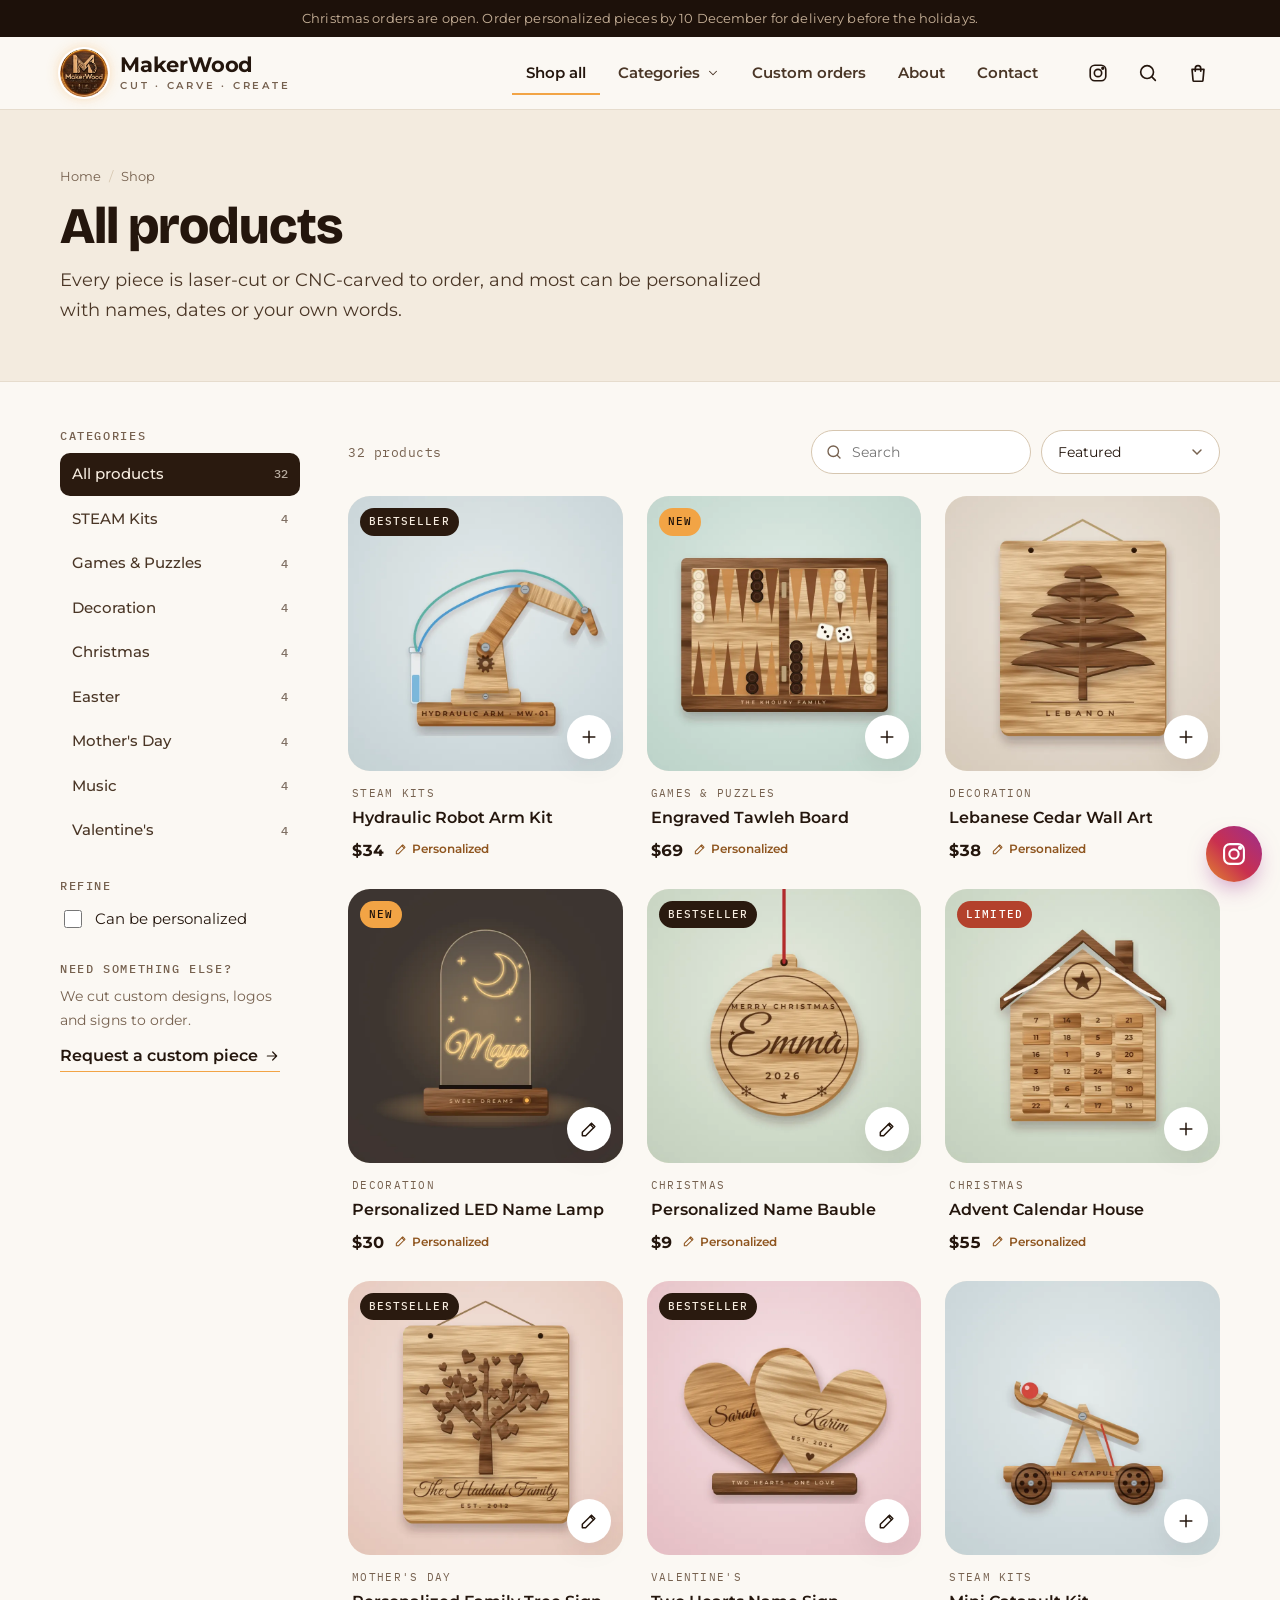
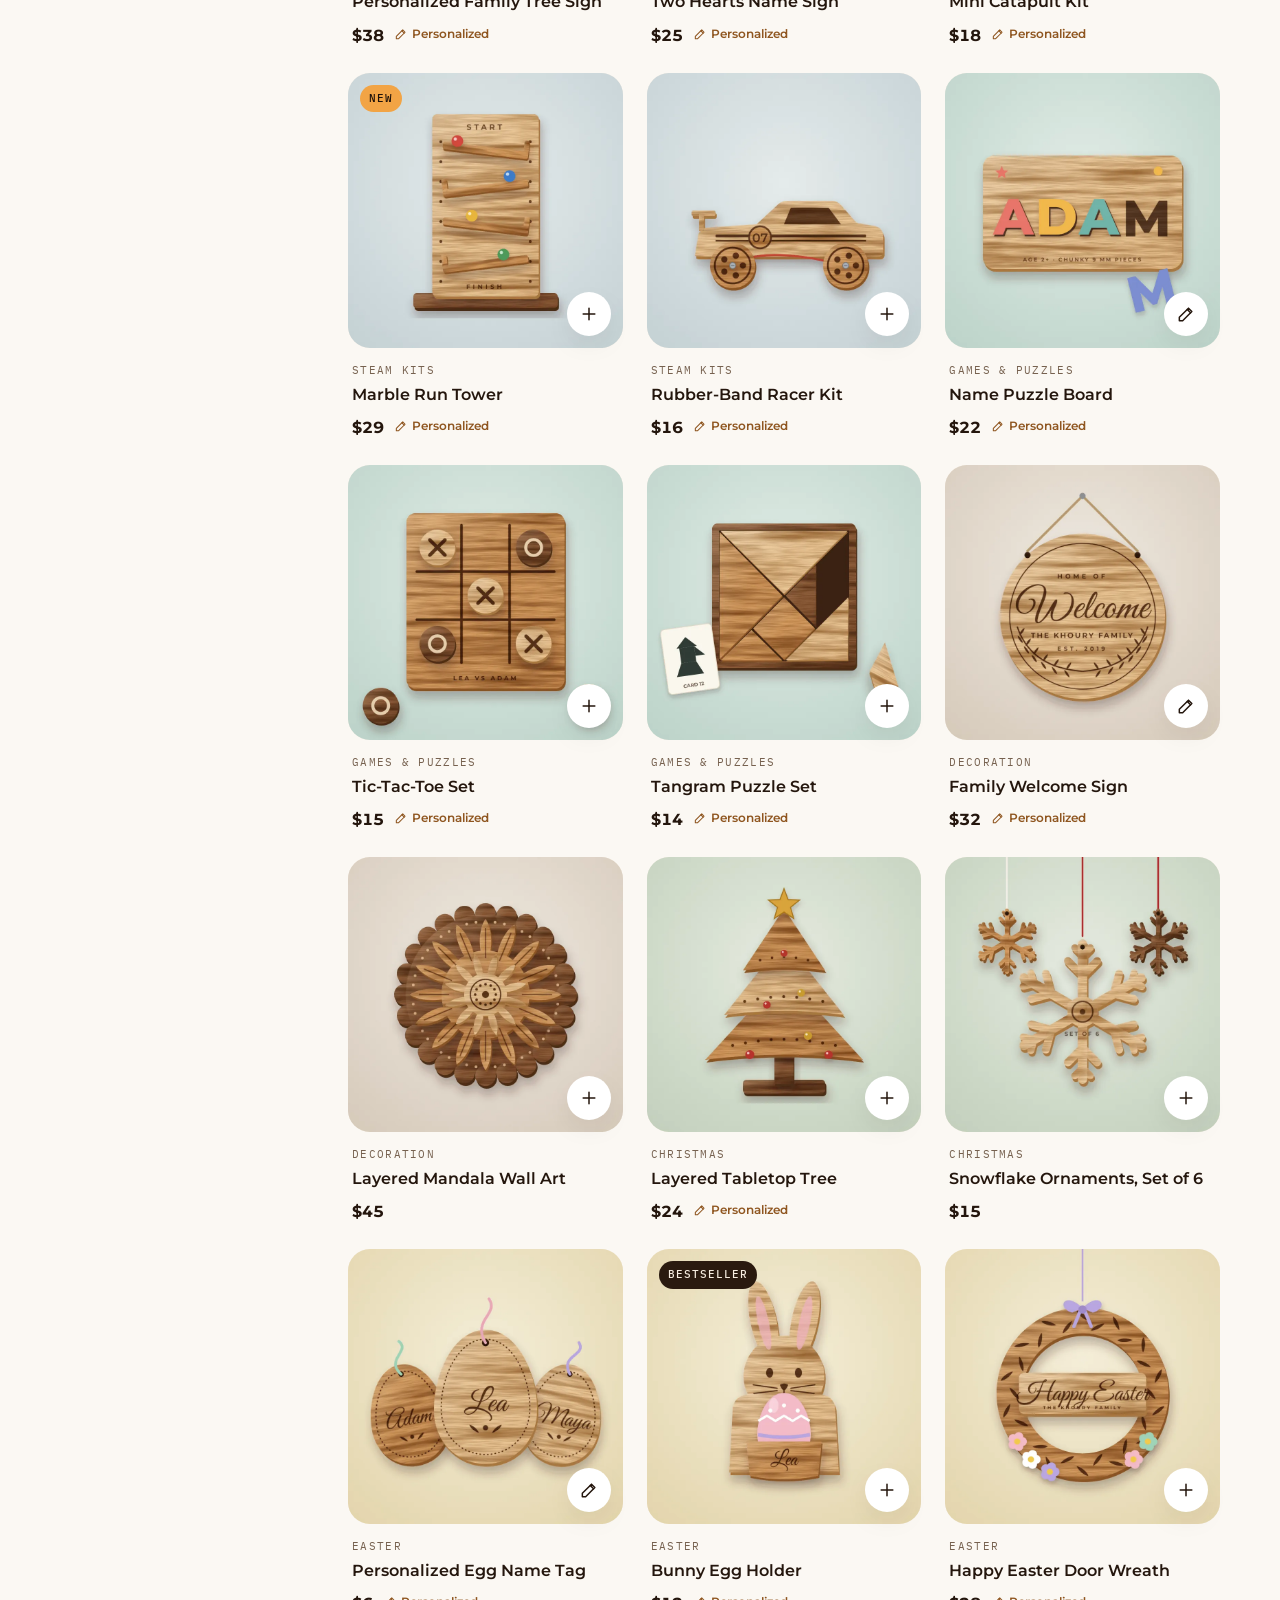
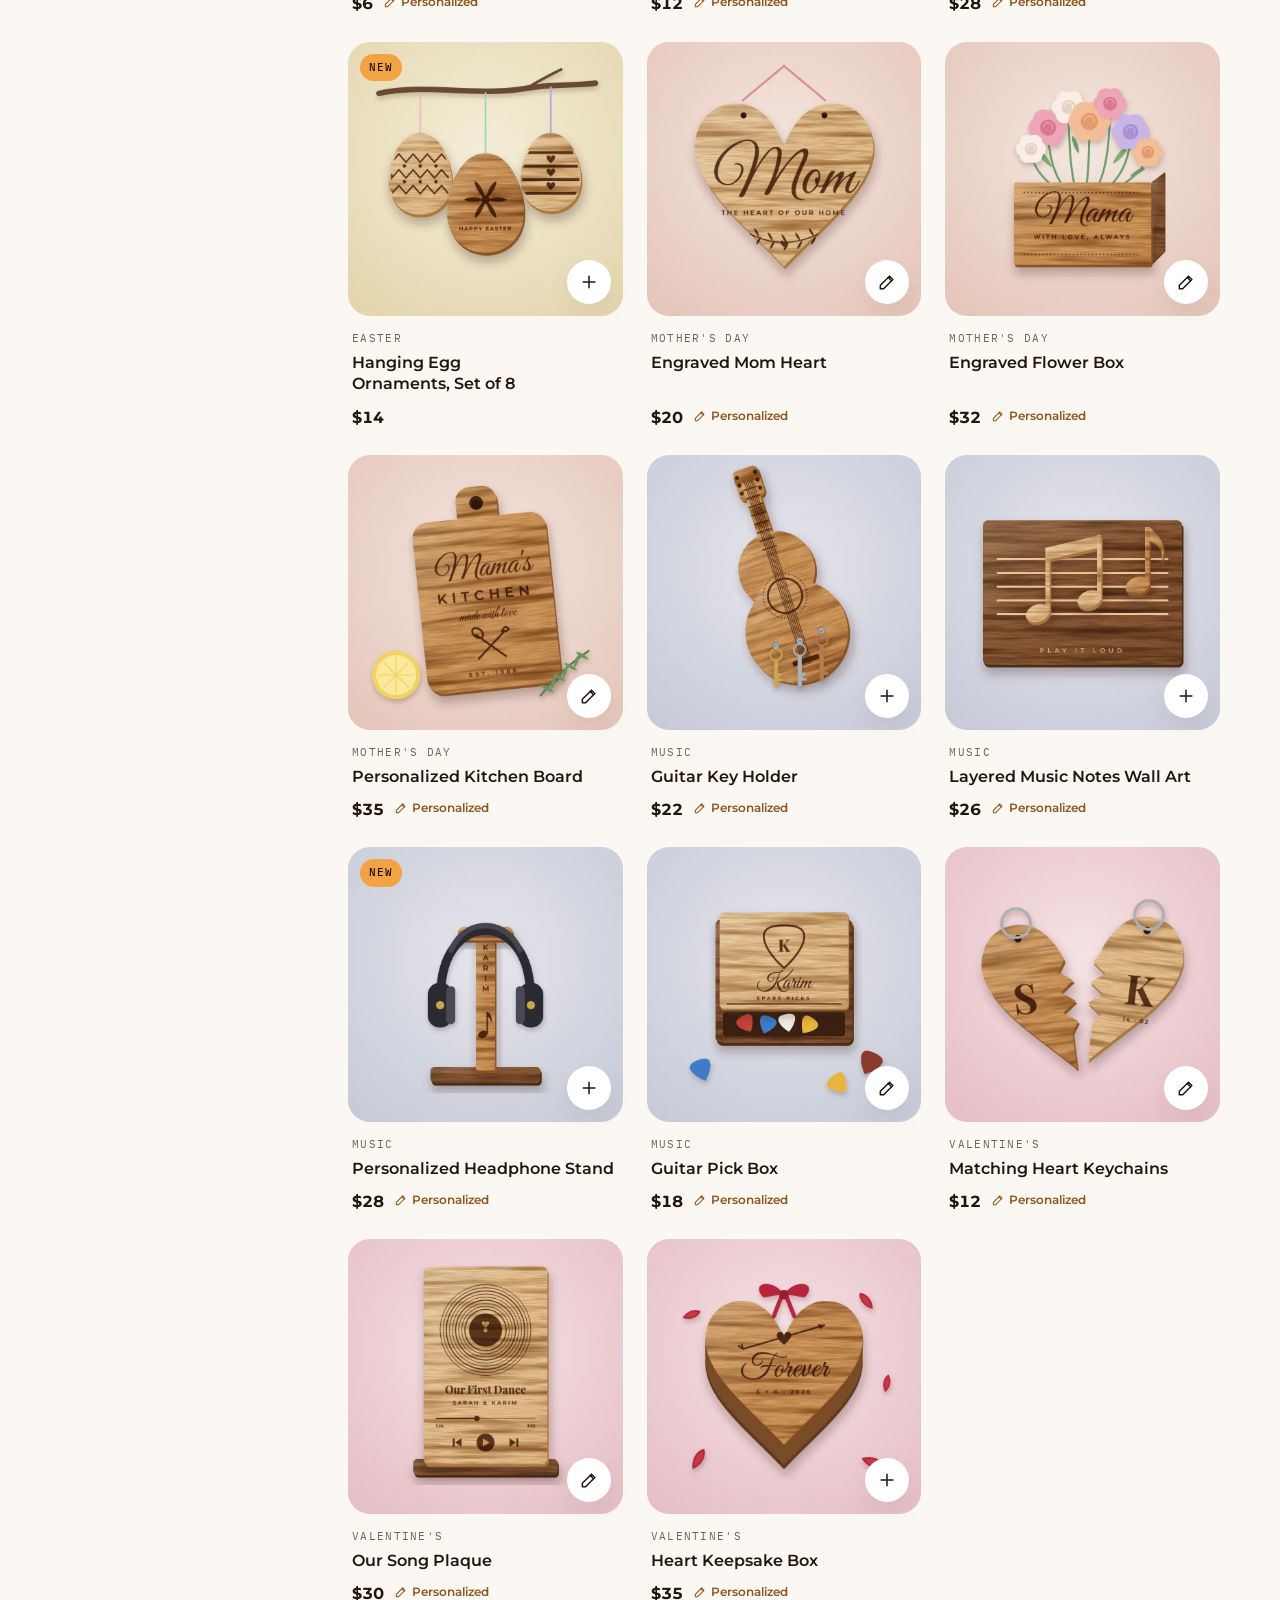
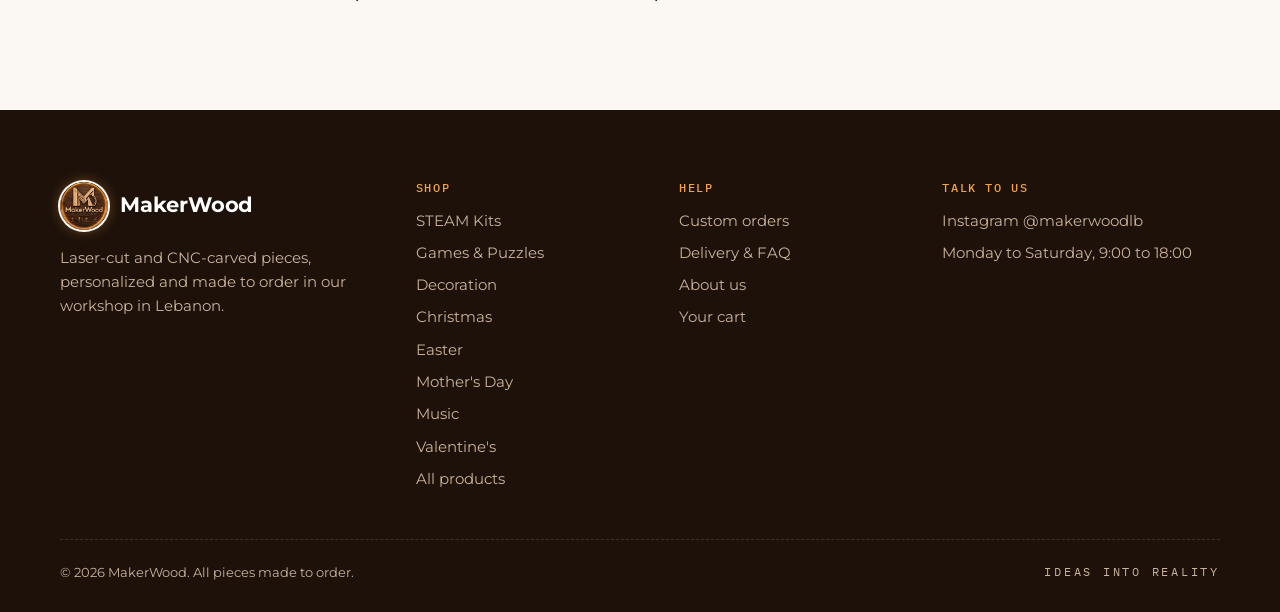
==== commit c8b24083: "Add Games & Puzzles and Decoration categories, link Instagram @makerwoodlb - New categories with 4 p" ====
--- a/shop.html
+++ b/shop.html
@@ -4,13 +4,13 @@
   <meta charset="utf-8">
   <meta name="viewport" content="width=device-width, initial-scale=1, viewport-fit=cover">
   <title>Shop all products · MakerWood</title>
-  <meta name="description" content="Browse laser-cut and CNC-carved pieces by category: STEAM kits, Christmas, Easter, Mother&#39;s Day, Music and Valentine&#39;s.">
+  <meta name="description" content="Browse laser-cut and CNC-carved pieces by category: STEAM kits, games and puzzles, decoration, Christmas, Easter, Mother&#39;s Day, Music and Valentine&#39;s.">
   <meta name="theme-color" content="#2a1a0f">
   <link rel="icon" type="image/png" href="assets/img/favicon.png">
   <link rel="apple-touch-icon" href="assets/img/apple-touch-icon.png">
   <meta property="og:type" content="website">
   <meta property="og:title" content="Shop all products · MakerWood">
-  <meta property="og:description" content="Browse laser-cut and CNC-carved pieces by category: STEAM kits, Christmas, Easter, Mother&#39;s Day, Music and Valentine&#39;s.">
+  <meta property="og:description" content="Browse laser-cut and CNC-carved pieces by category: STEAM kits, games and puzzles, decoration, Christmas, Easter, Mother&#39;s Day, Music and Valentine&#39;s.">
   <meta property="og:image" content="assets/img/og-image.jpg">
   <link rel="preconnect" href="https://fonts.googleapis.com">
   <link rel="preconnect" href="https://fonts.gstatic.com" crossorigin>
--- a/assets/css/styles.css
+++ b/assets/css/styles.css
@@ -138,6 +138,7 @@
 .on-dark .btn-ghost { --btn-fg: var(--on-dark); border-color: rgba(246, 236, 223, 0.35); }
 .on-dark .btn-ghost:hover { border-color: var(--on-dark); }
 .btn-whatsapp { --btn-bg: #1f7a4d; --btn-fg: #fff; }
+.btn-instagram { --btn-bg: linear-gradient(45deg, #e2872f 0%, #c9304f 45%, #9c2f8e 100%); --btn-fg: #fff; }
 .btn-block { width: 100%; }
 .btn[disabled] { opacity: 0.5; pointer-events: none; }
 
@@ -212,6 +213,7 @@
 .cart-count.bump { animation: bump 0.4s ease; }
 @keyframes bump { 40% { transform: scale(1.35); } }
 .menu-btn { display: none; }
+@media (max-width: 560px) { .ig-link { display: none; } }
 
 @media (max-width: 960px) {
   .main-nav { display: none; }
@@ -367,18 +369,18 @@
 .section-head p { margin-top: 12px; color: var(--muted); max-width: 52ch; }
 
 /* ---------- Category tiles ---------- */
-.cat-grid { display: grid; grid-template-columns: repeat(3, 1fr); gap: clamp(12px, 2vw, 22px); }
+.cat-grid { display: grid; grid-template-columns: repeat(4, 1fr); gap: clamp(12px, 2vw, 20px); }
 .cat-tile {
   position: relative; display: block; border-radius: var(--radius-lg); overflow: hidden; text-decoration: none;
-  aspect-ratio: 4 / 3.4; max-width: 100%; isolation: isolate; background: var(--sand);
+  aspect-ratio: 4 / 4.6; max-width: 100%; isolation: isolate; background: var(--sand);
 }
 .cat-tile img { position: absolute; inset: 0; width: 100%; height: 100%; object-fit: cover; transition: transform 0.6s cubic-bezier(0.2, 0.8, 0.2, 1); }
 .cat-tile::after {
   content: ""; position: absolute; inset: 0; z-index: 1;
   background: linear-gradient(180deg, transparent 45%, rgba(29, 17, 10, 0.78) 100%);
 }
-.cat-tile .cat-info { position: absolute; left: 0; right: 0; bottom: 0; z-index: 2; padding: 20px 22px; color: #fff; display: flex; align-items: end; justify-content: space-between; gap: 12px; }
-.cat-tile h3 { font-size: clamp(1.25rem, 1rem + 1vw, 1.65rem); }
+.cat-tile .cat-info { position: absolute; left: 0; right: 0; bottom: 0; z-index: 2; padding: 18px; color: #fff; display: flex; align-items: end; justify-content: space-between; gap: 12px; }
+.cat-tile h3 { font-size: clamp(1.2rem, 1rem + 0.6vw, 1.45rem); }
 .cat-tile p { font-size: 0.85rem; color: rgba(255, 255, 255, 0.8); margin-top: 4px; line-height: 1.4; }
 .cat-tile .cat-note {
   position: absolute; top: 14px; left: 14px; z-index: 2;
@@ -392,7 +394,7 @@
 .cat-tile .arrow svg { width: 18px; height: 18px; }
 .cat-tile:hover img { transform: scale(1.05); }
 .cat-tile:hover .arrow { transform: rotate(-45deg); }
-@media (max-width: 860px) { .cat-grid { grid-template-columns: repeat(2, 1fr); } }
+@media (max-width: 1000px) { .cat-grid { grid-template-columns: repeat(2, 1fr); } .cat-tile { aspect-ratio: 4 / 3.4; } }
 @media (max-width: 520px) {
   .cat-grid { grid-template-columns: 1fr; }
   .cat-tile { aspect-ratio: 16 / 10; }
@@ -741,6 +743,22 @@
 .footer-motto { font-family: var(--font-mono); letter-spacing: 0.24em; text-transform: uppercase; font-size: 0.72rem; }
 @media (max-width: 860px) { .footer-grid { grid-template-columns: 1fr 1fr; } .footer-brand { grid-column: 1 / -1; } }
 
+/* ---------- Instagram band ---------- */
+.ig-band { display: grid; grid-template-columns: 0.9fr 1.1fr; gap: clamp(28px, 5vw, 64px); align-items: center; }
+.ig-band h2 { margin-top: 14px; }
+.ig-band h2 a { color: var(--oak-deep); text-decoration: none; white-space: nowrap; }
+.ig-band h2 a:hover { text-decoration: underline; }
+.ig-band .lead { margin-top: 16px; }
+.ig-grid { display: grid; grid-template-columns: repeat(3, 1fr); gap: 8px; }
+.ig-grid a { display: block; aspect-ratio: 1; max-width: 100%; border-radius: 10px; overflow: hidden; }
+.ig-grid img { width: 100%; height: 100%; object-fit: cover; transition: transform 0.5s; }
+.ig-grid a:hover img { transform: scale(1.05); }
+@media (max-width: 860px) { .ig-band { grid-template-columns: 1fr; } }
+
+.ask-line { display: flex; align-items: center; gap: 8px; font-size: 0.88rem; color: var(--muted); margin: 0; }
+.ask-line svg { width: 18px; height: 18px; flex: none; }
+.ask-line a { color: var(--ink); font-weight: 600; }
+
 /* ---------- Custom order page ---------- */
 .custom-layout { display: grid; grid-template-columns: 0.9fr 1.1fr; gap: clamp(28px, 5vw, 64px); align-items: start; }
 .make-list { list-style: none; margin: 24px 0 0; padding: 0; display: grid; gap: 4px; }
@@ -761,6 +779,7 @@
   transition: transform 0.2s;
 }
 .wa-float svg { width: 28px; height: 28px; }
+.wa-float.ig { background: linear-gradient(45deg, #e2872f 0%, #c9304f 45%, #9c2f8e 100%); box-shadow: 0 10px 24px -8px rgba(156, 47, 142, 0.6); }
 .wa-float:hover { transform: scale(1.07); }
 
 /* ---------- Toast ---------- */
